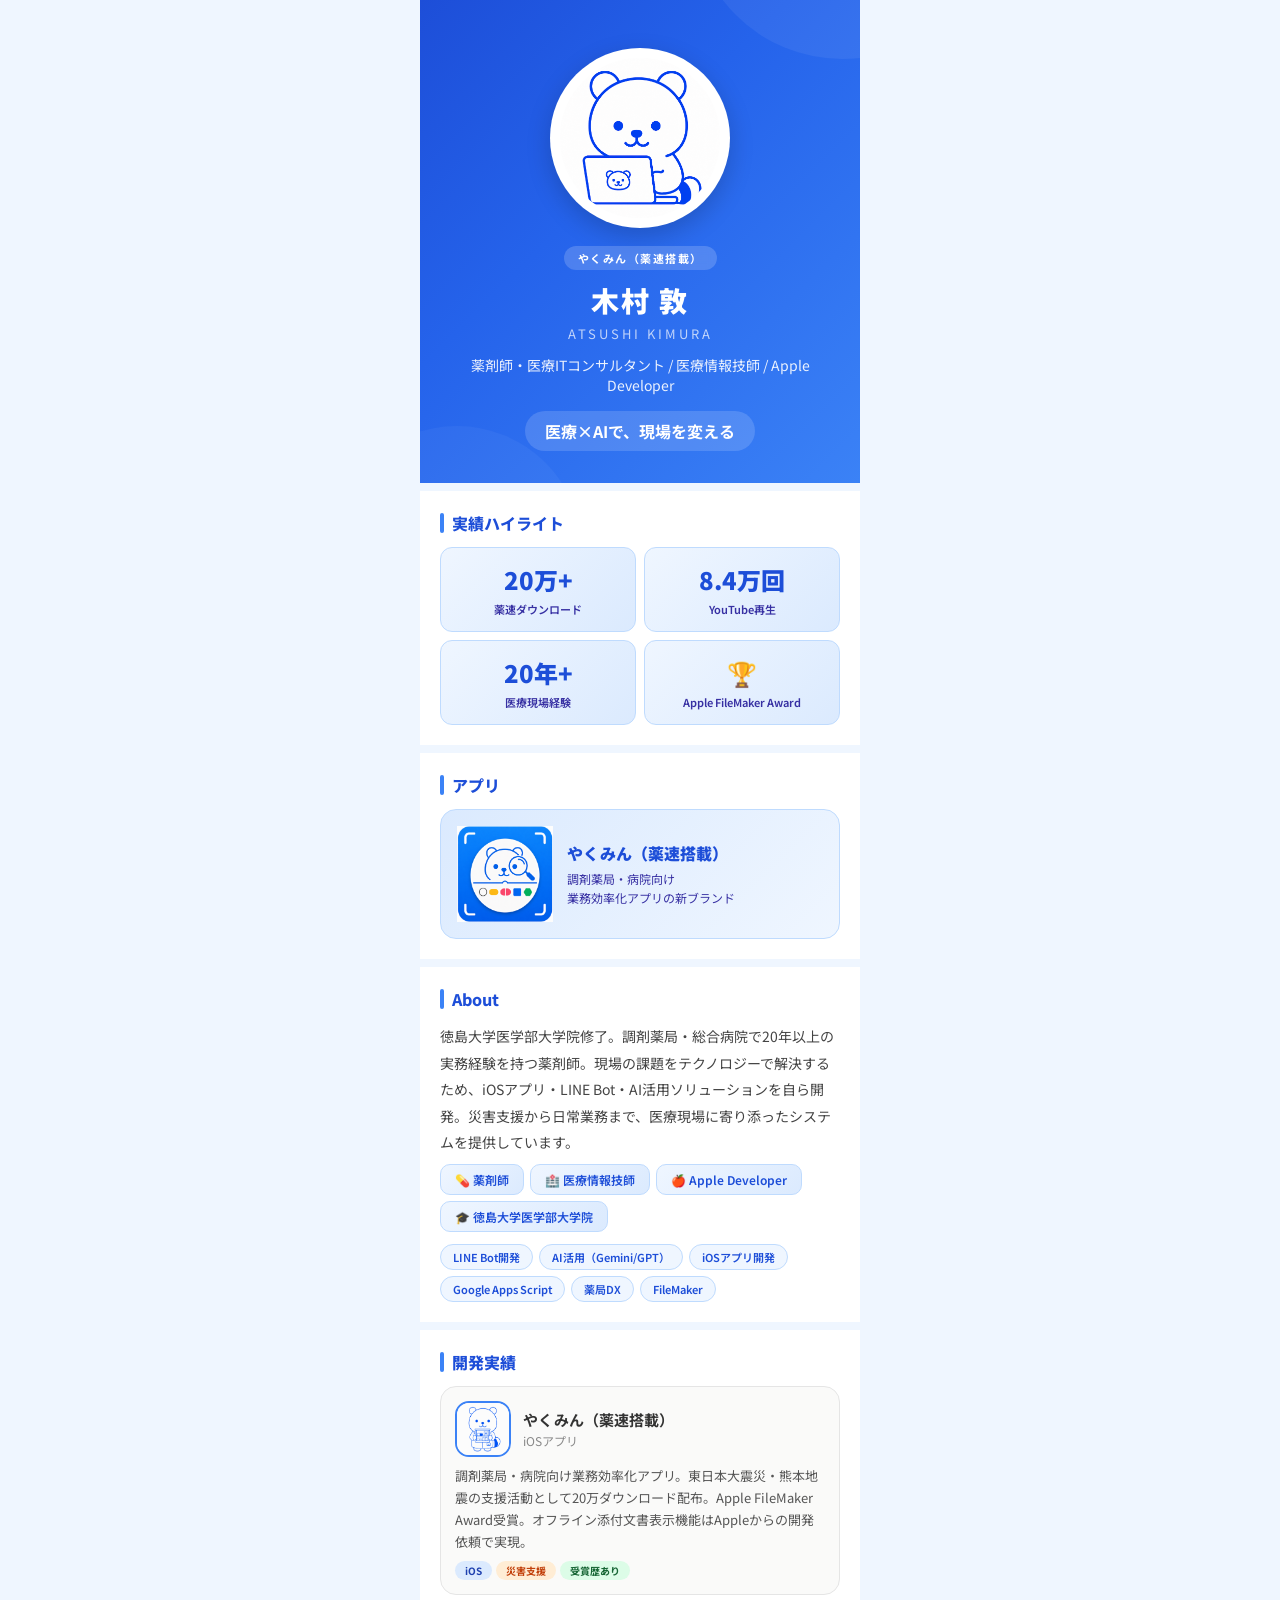
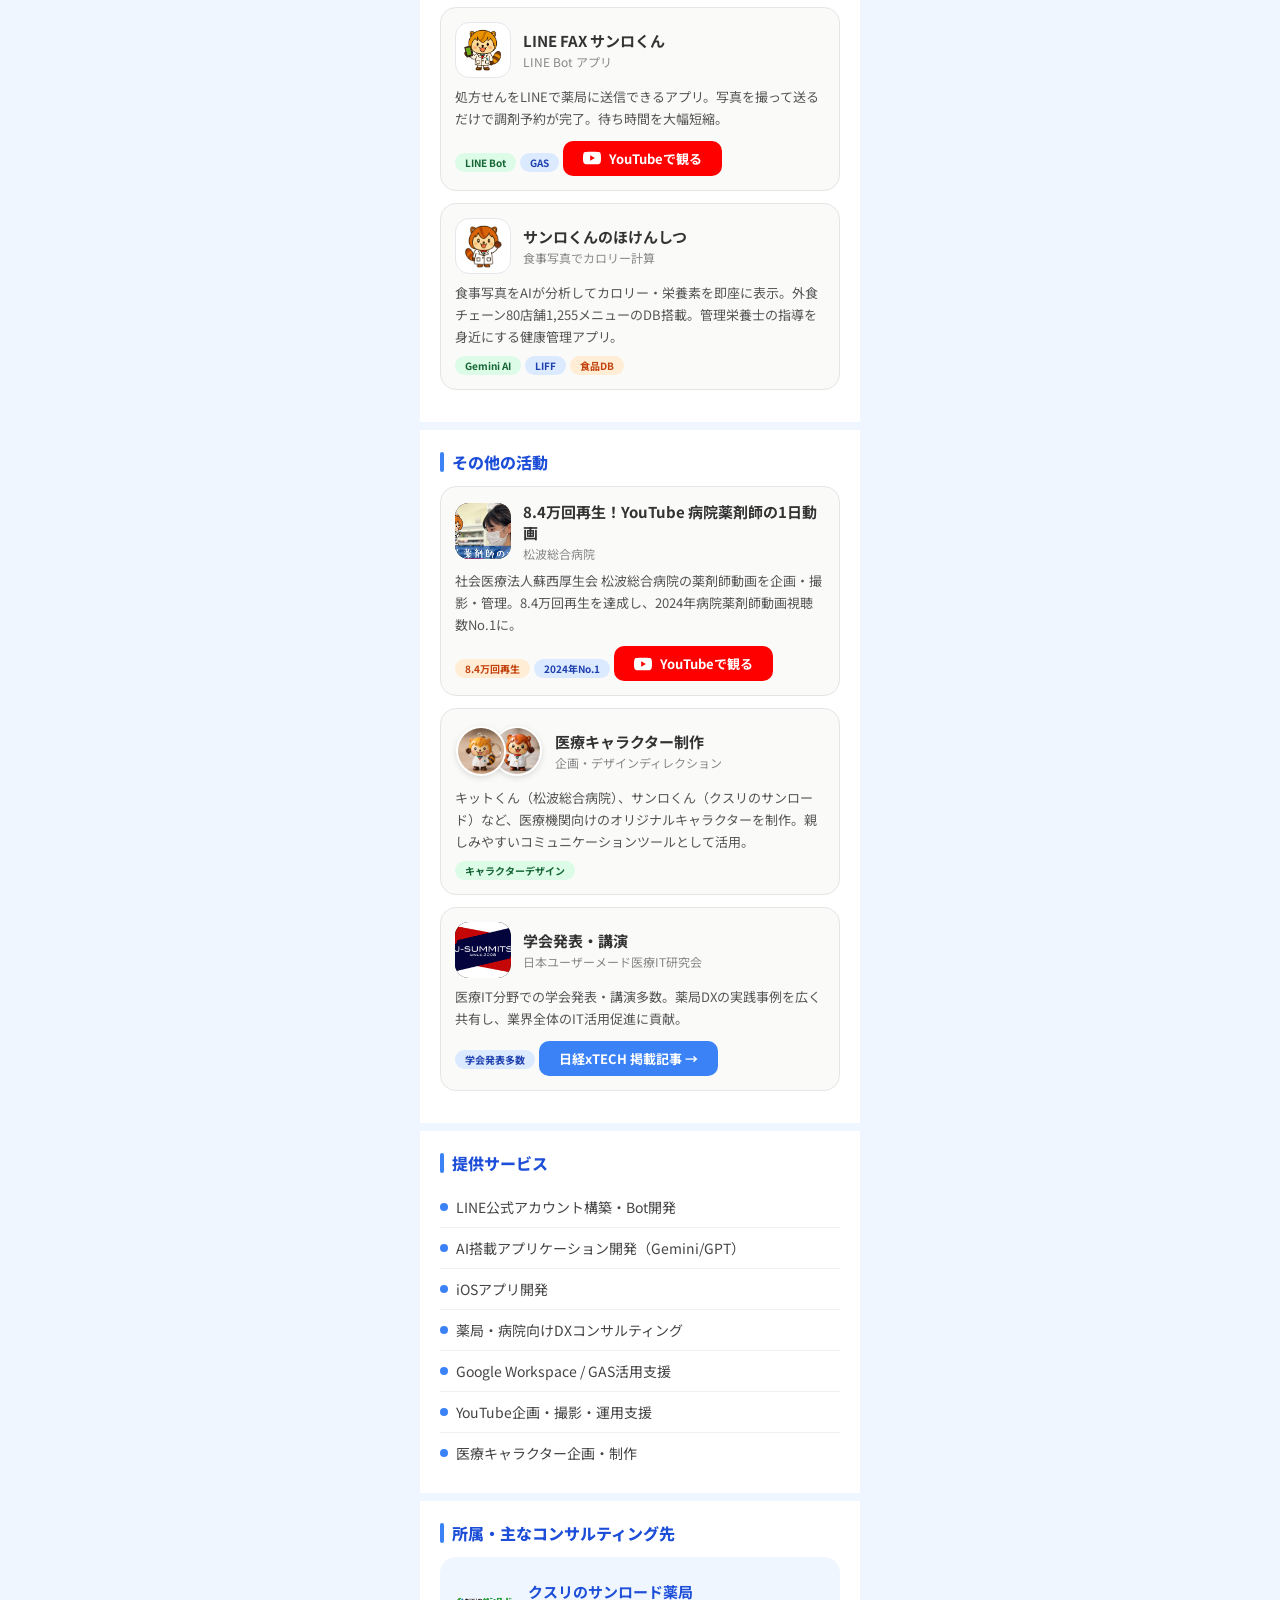
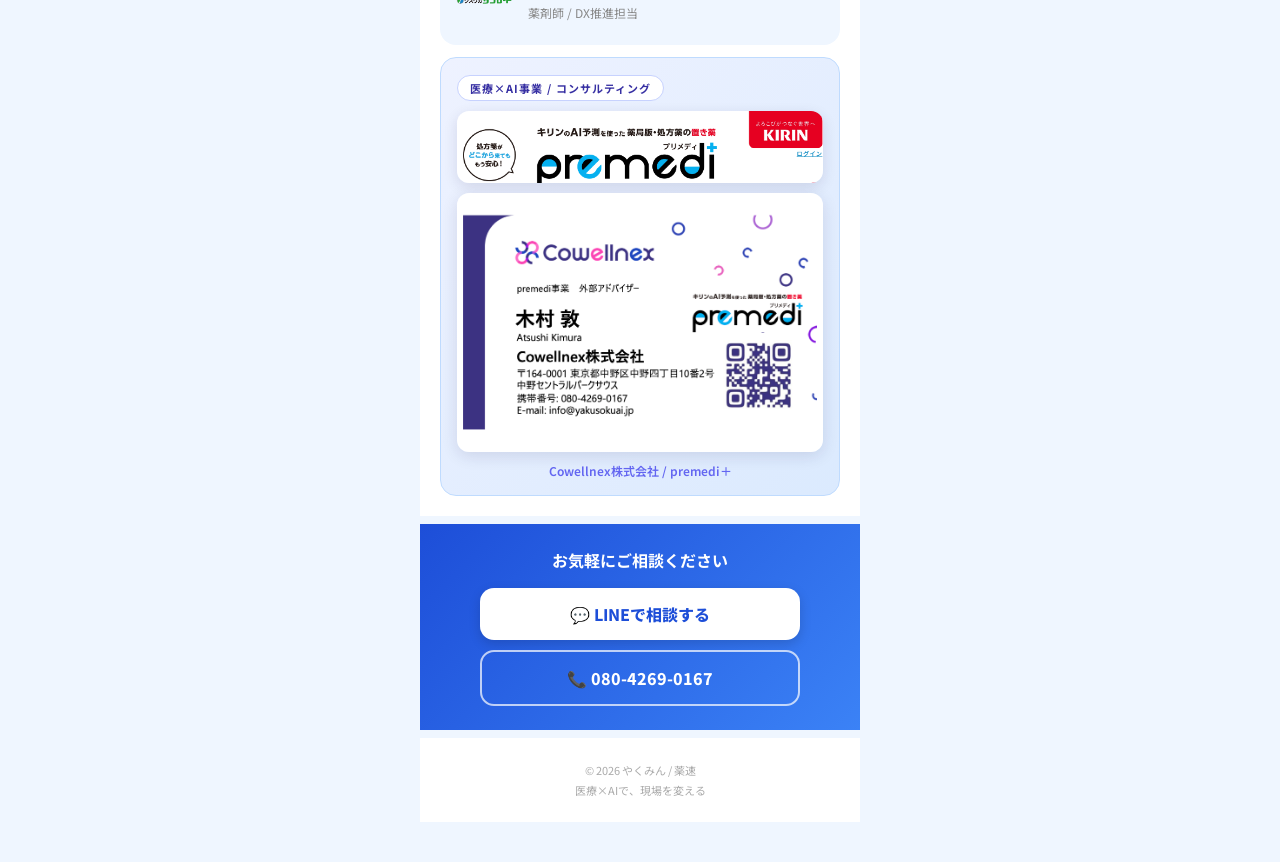
==== index.html @ ede883c8 "support ?p=xxx query for LIFF richmenu (path拡張代替)" ====
<!DOCTYPE html>
<html lang="ja">
<head>
<meta charset="UTF-8">
<meta name="viewport" content="width=device-width,initial-scale=1.0,maximum-scale=1.0">
<title>木村 敦 | やくみん（薬速搭載）– 医療ITコンサルタント</title>
<script>
// === LIFF経由アクセスの早期振り分け（サンロくんのほけんしつ用） ===
// 対応形式:
//   1. ?p=weight 形式 (推奨)
//   2. ?liff.state=/weight/ 形式 (LIFF v2 path拡張のフォールバック)
//   3. /#weight 形式 (hash フォールバック)
(function(){
  try {
    var allow = ['meal_input', 'settings', 'weight', 'records', 'blood_pressure'];
    var params = new URLSearchParams(window.location.search);
    var dst = null;

    // 1. ?p=xxx
    var p = params.get('p');
    if (p && allow.indexOf(p) >= 0) dst = '/' + p + '/';

    // 2. ?liff.state=/xxx/
    if (!dst) {
      var state = params.get('liff.state') || '';
      if (state) {
        if (state.charAt(0) !== '/') state = '/' + state;
        for (var i = 0; i < allow.length; i++) {
          if (state.indexOf('/' + allow[i]) === 0) { dst = state; break; }
        }
      }
    }

    // 3. #xxx
    if (!dst && window.location.hash) {
      var h = window.location.hash.replace('#', '');
      if (allow.indexOf(h) >= 0) dst = '/' + h + '/';
    }

    if (dst) {
      window.location.replace(dst);
    }
  } catch(e) {}
})();
</script>
<style>
@import url('https://fonts.googleapis.com/css2?family=Noto+Sans+JP:wght@300;400;500;700;900&family=Inter:wght@300;400;600;700&display=swap');
*{margin:0;padding:0;box-sizing:border-box;}
body{font-family:'Noto Sans JP','Inter',-apple-system,sans-serif;background:#eff6ff;min-height:100vh;}
.card-wrap{max-width:440px;margin:0 auto;padding:0 0 40px;}

/* ヘッダー */
.header{background:linear-gradient(135deg,#1d4ed8 0%,#2563eb 40%,#3b82f6 100%);padding:48px 24px 32px;text-align:center;position:relative;overflow:hidden;}
.header::before{content:'';position:absolute;top:-50%;right:-30%;width:300px;height:300px;background:rgba(255,255,255,.06);border-radius:50%;}
.header::after{content:'';position:absolute;bottom:-40%;left:-20%;width:250px;height:250px;background:rgba(255,255,255,.04);border-radius:50%;}
.avatar{width:140px;height:140px;border-radius:50%;border:4px solid rgba(255,255,255,.5);object-fit:contain;margin-bottom:16px;background:#fff;margin-left:auto;margin-right:auto;position:relative;z-index:1;box-shadow:0 8px 24px rgba(0,0,0,.18);padding:6px;display:block;}
@media(min-width:441px){.avatar{width:180px;height:180px;}}
.brand-badge{display:inline-block;font-size:11px;font-weight:700;color:#fff;letter-spacing:1.5px;background:rgba(255,255,255,.18);padding:4px 14px;border-radius:100px;margin-bottom:10px;position:relative;z-index:1;backdrop-filter:blur(4px);}
.name{font-size:28px;font-weight:900;color:#fff;letter-spacing:2px;position:relative;z-index:1;}
.name-en{font-size:13px;color:rgba(255,255,255,.7);font-weight:400;letter-spacing:3px;margin-top:4px;position:relative;z-index:1;}
.title{font-size:14px;color:rgba(255,255,255,.9);margin-top:12px;position:relative;z-index:1;}
.catchcopy{font-size:16px;font-weight:700;color:#fff;margin-top:16px;padding:8px 20px;background:rgba(255,255,255,.15);border-radius:100px;display:inline-block;position:relative;z-index:1;}

/* セクション */
.section{padding:20px;background:#fff;margin-top:8px;}
.section-title{font-size:16px;font-weight:800;color:#1d4ed8;margin-bottom:12px;display:flex;align-items:center;gap:8px;}
.section-title::before{content:'';width:4px;height:20px;background:#3b82f6;border-radius:2px;}

/* About */
.about-text{font-size:14px;line-height:1.9;color:#444;}

/* やくみんヒーロー */
.yakumin-hero{display:flex;align-items:center;gap:14px;padding:16px;background:linear-gradient(135deg,#dbeafe 0%,#eff6ff 100%);border-radius:16px;border:1px solid #bfdbfe;}
.yakumin-hero img{width:96px;height:96px;object-fit:contain;flex-shrink:0;}
.yakumin-hero-text{flex:1;}
.yakumin-hero-title{font-size:16px;font-weight:900;color:#1d4ed8;}
.yakumin-hero-sub{font-size:12px;color:#3730a3;margin-top:4px;line-height:1.6;}
.skill-tags{display:flex;flex-wrap:wrap;gap:6px;margin-top:12px;}
.skill-tag{padding:4px 12px;border-radius:100px;font-size:11px;font-weight:600;background:#eff6ff;color:#1d4ed8;border:1px solid #bfdbfe;}

/* 資格 */
.quals{display:flex;flex-wrap:wrap;gap:6px;margin-top:8px;}
.qual{padding:6px 14px;border-radius:10px;font-size:12px;font-weight:600;background:linear-gradient(135deg,#eff6ff,#dbeafe);color:#1d4ed8;border:1px solid #bfdbfe;}

/* 実績カード */
.work-card{background:#fafaf9;border-radius:16px;padding:14px;margin-bottom:12px;border:1px solid #e5e5e5;transition:transform .2s;}
.work-card:active{transform:scale(.98);}
.work-header{display:flex;align-items:center;gap:12px;}
.work-icon{width:56px;height:56px;border-radius:14px;display:flex;align-items:center;justify-content:center;font-size:28px;flex-shrink:0;}
.work-icon.yakumin{background:#fff;border:2px solid #3b82f6;overflow:hidden;padding:0;}
.work-icon.yakumin img{width:100%;height:100%;object-fit:contain;}
.work-icon.photo{background:#000;overflow:hidden;padding:0;}
.work-icon.photo img{width:100%;height:100%;object-fit:cover;border-radius:12px;}
.work-icon.photo.white-bg{background:#fff;border:1px solid #e5e7eb;}
.work-icon.photo.white-bg img{object-fit:contain;padding:4px;}
.work-icon.duo{width:88px;background:transparent;display:flex;align-items:center;justify-content:center;border-radius:0;flex-shrink:0;}
.work-icon.duo img{width:50px;height:50px;border-radius:50%;border:2px solid #fff;background:#fff;object-fit:cover;box-shadow:0 2px 6px rgba(0,0,0,.12);}
.work-icon.duo img:first-child{margin-right:-14px;z-index:1;}
.work-title{font-size:15px;font-weight:700;color:#333;}
.work-sub{font-size:12px;color:#888;margin-top:2px;}
.work-desc{font-size:13px;color:#555;margin-top:8px;line-height:1.7;}
.work-badge{display:inline-block;padding:2px 10px;border-radius:100px;font-size:10px;font-weight:700;margin-top:8px;}
.work-badge.blue{background:#dbeafe;color:#1e40af;}
.work-badge.green{background:#dcfce7;color:#166534;}
.work-badge.orange{background:#ffedd5;color:#c2410c;}
.work-link{display:inline-flex;align-items:center;gap:8px;margin-top:10px;padding:8px 20px;border-radius:10px;font-size:13px;font-weight:700;text-decoration:none;background:#3b82f6;color:#fff;transition:background .2s;}
.work-link:hover{background:#2563eb;}
.work-link.youtube{background:#FF0000;}
.work-link.youtube:hover{background:#cc0000;}
.work-link .yt-icon{width:18px;height:18px;flex-shrink:0;}

/* 実績ハイライト */
.highlight-grid{display:grid;grid-template-columns:1fr 1fr;gap:8px;}
.highlight-card{background:linear-gradient(135deg,#eff6ff 0%,#dbeafe 100%);border-radius:12px;padding:14px;text-align:center;border:1px solid #bfdbfe;}
.highlight-num{font-size:24px;font-weight:900;color:#1d4ed8;}
.highlight-label{font-size:11px;color:#3730a3;margin-top:4px;font-weight:600;}

/* サービス */
.service-list{list-style:none;}
.service-list li{padding:10px 0;border-bottom:1px solid #f0f0f0;font-size:14px;color:#444;display:flex;align-items:center;gap:8px;}
.service-list li:last-child{border:none;}
.service-list .dot{width:8px;height:8px;border-radius:50%;background:#3b82f6;flex-shrink:0;}

/* 店舗情報 */
.store-card{display:flex;align-items:center;gap:16px;padding:16px;background:#eff6ff;border-radius:16px;}
.store-info{flex:1;}
.store-name{font-size:15px;font-weight:700;color:#1d4ed8;}
.store-addr{font-size:12px;color:#888;margin-top:2px;}

/* premediカード */
.premedi-card{padding:16px;background:linear-gradient(135deg,#eef2ff 0%,#dbeafe 100%);border-radius:16px;margin-top:12px;border:1px solid #bfdbfe;}
.premedi-role{font-size:11px;font-weight:700;color:#3730a3;background:#fff;display:inline-block;padding:4px 12px;border-radius:100px;margin-bottom:10px;border:1px solid #c7d2fe;letter-spacing:1px;}
.premedi-banner-link{display:block;border-radius:12px;overflow:hidden;box-shadow:0 4px 14px rgba(30,27,75,.12);transition:transform .2s;}
.premedi-banner-link:active{transform:scale(.98);}
.premedi-banner{width:100%;display:block;background:#fff;}
.premedi-meishi{width:100%;border-radius:12px;margin-top:10px;box-shadow:0 4px 16px rgba(30,27,75,.12);display:block;}
.premedi-org{font-size:12px;color:#6366f1;margin-top:10px;font-weight:600;text-align:center;}

/* CTA */
.cta-section{padding:24px 20px;background:linear-gradient(135deg,#1d4ed8,#3b82f6);margin-top:8px;text-align:center;}
.cta-text{color:#fff;font-size:16px;font-weight:700;margin-bottom:16px;}
.cta-btn{display:block;max-width:320px;margin:0 auto;padding:14px 24px;background:#fff;color:#1d4ed8;font-size:16px;font-weight:800;border-radius:14px;text-decoration:none;transition:transform .2s;box-shadow:0 4px 12px rgba(0,0,0,.15);}
.cta-btn.outline{background:transparent;color:#fff;border:2px solid rgba(255,255,255,.7);box-shadow:none;margin-top:10px;}
.cta-btn:active{transform:scale(.97);}

/* フッター */
.footer{padding:24px;text-align:center;font-size:11px;color:#aaa;background:#fff;margin-top:8px;}
</style>
</head>
<body>
<div class="card-wrap">

<!-- ヘッダー -->
<div class="header">
<img src="yakumin_profile.png" alt="やくみん" class="avatar">
<div class="brand-badge">やくみん（薬速搭載）</div>
<div class="name">木村 敦</div>
<div class="name-en">ATSUSHI KIMURA</div>
<div class="title">薬剤師・医療ITコンサルタント / 医療情報技師 / Apple Developer</div>
<div class="catchcopy">医療×AIで、現場を変える</div>
</div>

<!-- 実績ハイライト -->
<div class="section">
<div class="section-title">実績ハイライト</div>
<div class="highlight-grid">
<div class="highlight-card">
<div class="highlight-num">20万+</div>
<div class="highlight-label">薬速ダウンロード</div>
</div>
<div class="highlight-card">
<div class="highlight-num">8.4万回</div>
<div class="highlight-label">YouTube再生</div>
</div>
<div class="highlight-card">
<div class="highlight-num">20年+</div>
<div class="highlight-label">医療現場経験</div>
</div>
<div class="highlight-card">
<div class="highlight-num">🏆</div>
<div class="highlight-label">Apple FileMaker Award</div>
</div>
</div>
</div>

<!-- アプリ -->
<div class="section">
<div class="section-title">アプリ</div>
<div class="yakumin-hero">
<img src="yakumin_icon.png" alt="やくみん">
<div class="yakumin-hero-text">
<div class="yakumin-hero-title">やくみん（薬速搭載）</div>
<div class="yakumin-hero-sub">調剤薬局・病院向け<br>業務効率化アプリの新ブランド</div>
</div>
</div>
</div>

<!-- About -->
<div class="section">
<div class="section-title">About</div>
<p class="about-text">
徳島大学医学部大学院修了。調剤薬局・総合病院で20年以上の実務経験を持つ薬剤師。現場の課題をテクノロジーで解決するため、iOSアプリ・LINE Bot・AI活用ソリューションを自ら開発。災害支援から日常業務まで、医療現場に寄り添ったシステムを提供しています。
</p>
<div class="quals">
<span class="qual">💊 薬剤師</span>
<span class="qual">🏥 医療情報技師</span>
<span class="qual">🍎 Apple Developer</span>
<span class="qual">🎓 徳島大学医学部大学院</span>
</div>
<div class="skill-tags">
<span class="skill-tag">LINE Bot開発</span>
<span class="skill-tag">AI活用（Gemini/GPT）</span>
<span class="skill-tag">iOSアプリ開発</span>
<span class="skill-tag">Google Apps Script</span>
<span class="skill-tag">薬局DX</span>
<span class="skill-tag">FileMaker</span>
</div>
</div>

<!-- 開発実績 -->
<div class="section">
<div class="section-title">開発実績</div>

<div class="work-card">
<div class="work-header">
<div class="work-icon yakumin"><img src="yakumin_character.png" alt="やくみん"></div>
<div>
<div class="work-title">やくみん（薬速搭載）</div>
<div class="work-sub">iOSアプリ</div>
</div>
</div>
<div class="work-desc">
調剤薬局・病院向け業務効率化アプリ。東日本大震災・熊本地震の支援活動として20万ダウンロード配布。Apple FileMaker Award受賞。オフライン添付文書表示機能はAppleからの開発依頼で実現。
</div>
<span class="work-badge blue">iOS</span>
<span class="work-badge orange">災害支援</span>
<span class="work-badge green">受賞歴あり</span>
</div>

<div class="work-card">
<div class="work-header">
<div class="work-icon photo white-bg"><img src="sanro_hokenshitsu.PNG" alt="LINE FAX サンロくん"></div>
<div>
<div class="work-title">LINE FAX サンロくん</div>
<div class="work-sub">LINE Bot アプリ</div>
</div>
</div>
<div class="work-desc">
処方せんをLINEで薬局に送信できるアプリ。写真を撮って送るだけで調剤予約が完了。待ち時間を大幅短縮。
</div>
<span class="work-badge green">LINE Bot</span>
<span class="work-badge blue">GAS</span>
<a href="https://youtube.com/shorts/HbpMHeWKN3U?feature=share" class="work-link youtube" target="_blank" rel="noopener" aria-label="YouTubeで観る">
<svg class="yt-icon" viewBox="0 0 24 24" xmlns="http://www.w3.org/2000/svg" aria-hidden="true"><path fill="#fff" d="M23.498 6.186a3.016 3.016 0 0 0-2.122-2.136C19.505 3.545 12 3.545 12 3.545s-7.505 0-9.377.505A3.017 3.017 0 0 0 .502 6.186C0 8.07 0 12 0 12s0 3.93.502 5.814a3.016 3.016 0 0 0 2.122 2.136c1.872.505 9.377.505 9.377.505s7.505 0 9.377-.505a3.015 3.015 0 0 0 2.122-2.136C24 15.93 24 12 24 12s0-3.93-.502-5.814zM9.546 15.568V8.432L15.818 12l-6.272 3.568z"/></svg>
YouTubeで観る
</a>
</div>

<div class="work-card">
<div class="work-header">
<div class="work-icon photo white-bg"><img src="LINE_FAX.PNG" alt="サンロくんのほけんしつ"></div>
<div>
<div class="work-title">サンロくんのほけんしつ</div>
<div class="work-sub">食事写真でカロリー計算</div>
</div>
</div>
<div class="work-desc">
食事写真をAIが分析してカロリー・栄養素を即座に表示。外食チェーン80店舗1,255メニューのDB搭載。管理栄養士の指導を身近にする健康管理アプリ。
</div>
<span class="work-badge green">Gemini AI</span>
<span class="work-badge blue">LIFF</span>
<span class="work-badge orange">食品DB</span>
</div>
</div>

<!-- その他の実績 -->
<div class="section">
<div class="section-title">その他の活動</div>

<div class="work-card">
<div class="work-header">
<div class="work-icon photo"><img src="youtube.png" alt="YouTube病院薬剤師の1日"></div>
<div>
<div class="work-title">8.4万回再生！YouTube 病院薬剤師の1日動画</div>
<div class="work-sub">松波総合病院</div>
</div>
</div>
<div class="work-desc">
社会医療法人蘇西厚生会 松波総合病院の薬剤師動画を企画・撮影・管理。8.4万回再生を達成し、2024年病院薬剤師動画視聴数No.1に。
</div>
<span class="work-badge orange">8.4万回再生</span>
<span class="work-badge blue">2024年No.1</span>
<a href="https://youtu.be/XpAa06YvEeQ?si=BMmukdYpgxMK5yD4" class="work-link youtube" target="_blank" rel="noopener" aria-label="YouTubeで観る">
<svg class="yt-icon" viewBox="0 0 24 24" xmlns="http://www.w3.org/2000/svg" aria-hidden="true"><path fill="#fff" d="M23.498 6.186a3.016 3.016 0 0 0-2.122-2.136C19.505 3.545 12 3.545 12 3.545s-7.505 0-9.377.505A3.017 3.017 0 0 0 .502 6.186C0 8.07 0 12 0 12s0 3.93.502 5.814a3.016 3.016 0 0 0 2.122 2.136c1.872.505 9.377.505 9.377.505s7.505 0 9.377-.505a3.015 3.015 0 0 0 2.122-2.136C24 15.93 24 12 24 12s0-3.93-.502-5.814zM9.546 15.568V8.432L15.818 12l-6.272 3.568z"/></svg>
YouTubeで観る
</a>
</div>

<div class="work-card">
<div class="work-header">
<div class="work-icon duo">
<img src="sanro_kun.png" alt="サンロくん">
<img src="road_tyan.png" alt="ロードちゃん">
</div>
<div>
<div class="work-title">医療キャラクター制作</div>
<div class="work-sub">企画・デザインディレクション</div>
</div>
</div>
<div class="work-desc">
キットくん（松波総合病院）、サンロくん（クスリのサンロード）など、医療機関向けのオリジナルキャラクターを制作。親しみやすいコミュニケーションツールとして活用。
</div>
<span class="work-badge green">キャラクターデザイン</span>
</div>

<div class="work-card">
<div class="work-header">
<div class="work-icon photo"><img src="js.png" alt="学会発表・講演"></div>
<div>
<div class="work-title">学会発表・講演</div>
<div class="work-sub">日本ユーザーメード医療IT研究会</div>
</div>
</div>
<div class="work-desc">
医療IT分野での学会発表・講演多数。薬局DXの実践事例を広く共有し、業界全体のIT活用促進に貢献。
</div>
<span class="work-badge blue">学会発表多数</span>
<a href="https://xtech.nikkei.com/dm/article/FEATURE/20140129/330644/?P=2" class="work-link" target="_blank" rel="noopener">日経xTECH 掲載記事 →</a>
</div>
</div>

<!-- 提供サービス -->
<div class="section">
<div class="section-title">提供サービス</div>
<ul class="service-list">
<li><span class="dot"></span>LINE公式アカウント構築・Bot開発</li>
<li><span class="dot"></span>AI搭載アプリケーション開発（Gemini/GPT）</li>
<li><span class="dot"></span>iOSアプリ開発</li>
<li><span class="dot"></span>薬局・病院向けDXコンサルティング</li>
<li><span class="dot"></span>Google Workspace / GAS活用支援</li>
<li><span class="dot"></span>YouTube企画・撮影・運用支援</li>
<li><span class="dot"></span>医療キャラクター企画・制作</li>
</ul>
</div>

<!-- 所属・コンサルティング先 -->
<div class="section">
<div class="section-title">所属・主なコンサルティング先</div>
<div class="store-card">
<img src="kusurinosunroad.png" alt="クスリのサンロード" style="width:56px;height:56px;object-fit:contain;border-radius:10px;flex-shrink:0;">
<div class="store-info">
<div class="store-name">クスリのサンロード薬局</div>
<div class="store-addr">薬剤師 / DX推進担当</div>
</div>
</div>
<div class="premedi-card">
<span class="premedi-role">医療×AI事業 / コンサルティング</span>
<a href="https://premedi.kirin.co.jp/" class="premedi-banner-link" target="_blank" rel="noopener">
<img src="premedi_banner.png" alt="premedi - キリンのAI予測を使った薬局版・処方薬の置き薬" class="premedi-banner">
</a>
<img src="meishi.png" alt="木村 敦 名刺" class="premedi-meishi">
<div class="premedi-org">Cowellnex株式会社 / premedi＋</div>
</div>
</div>

<!-- CTA -->
<div class="cta-section">
<div class="cta-text">お気軽にご相談ください</div>
<a href="https://line.me/ti/p/7B2V3RAdb3" class="cta-btn" target="_blank" rel="noopener">💬 LINEで相談する</a>
<a href="tel:08042690167" class="cta-btn outline" aria-label="電話をかける 080-4269-0167">📞 080-4269-0167</a>
</div>

<!-- フッター -->
<div class="footer">
<p>© 2026 やくみん / 薬速</p>
<p style="margin-top:4px;">医療×AIで、現場を変える</p>
</div>

</div>
</body>
</html>
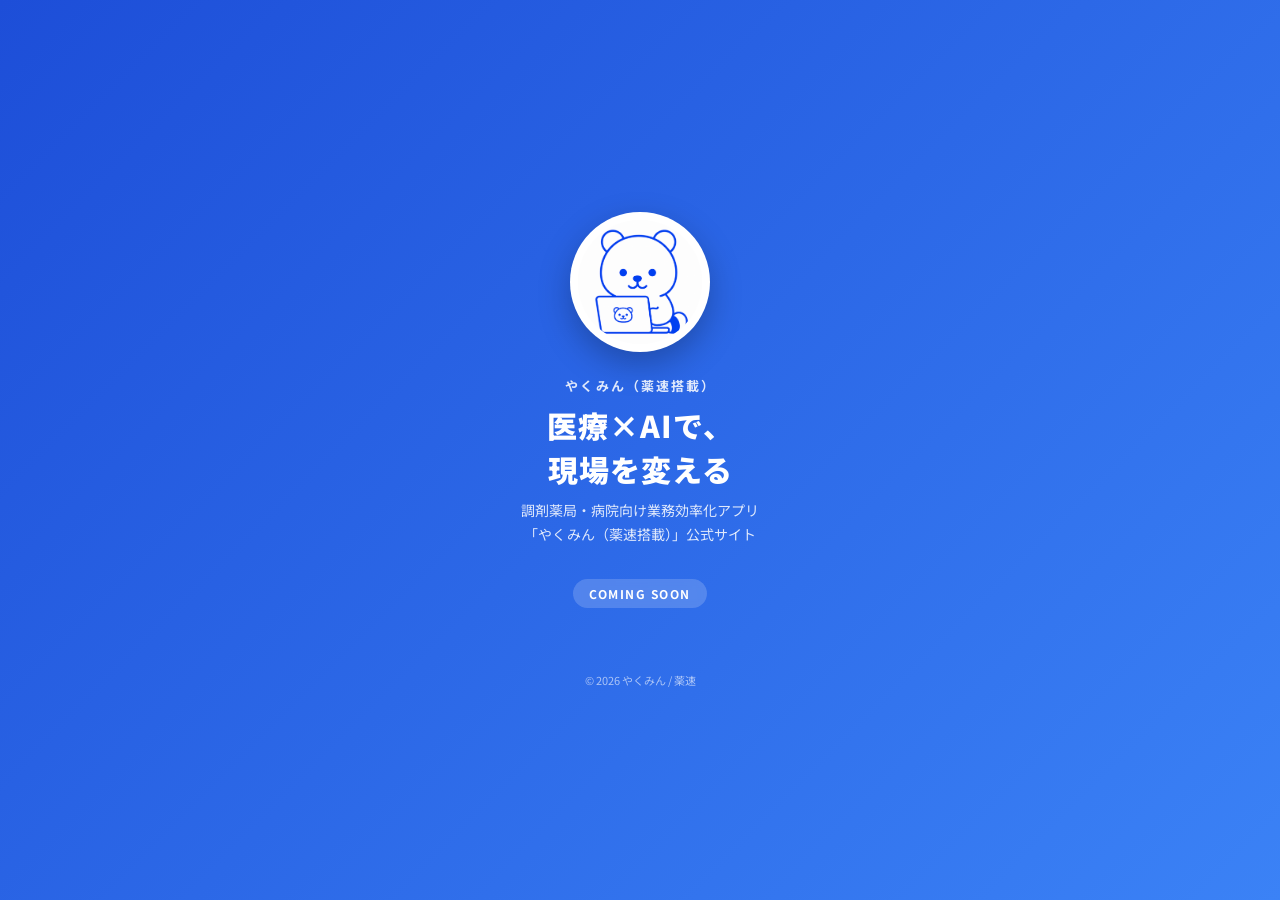
==== commit a37f63f7: "feat: デジタル名刺を推測不可能URL (/tq7lhu4e/) に移動 - /index.html (ルート): 名刺コンテンツを撤去し「やくみん公式準備中」案内ページに差し替え。LIFF re" ====
--- a/index.html
+++ b/index.html
@@ -3,24 +3,28 @@
 <head>
 <meta charset="UTF-8">
 <meta name="viewport" content="width=device-width,initial-scale=1.0,maximum-scale=1.0">
-<title>木村 敦 | やくみん（薬速搭載）– 医療ITコンサルタント</title>
+<title>やくみん（薬速搭載）公式 | 医療×AIで、現場を変える</title>
 <script>
 // === LIFF経由アクセスの早期振り分け（サンロくんのほけんしつ用） ===
-// 対応形式:
-//   1. ?p=weight 形式 (推奨)
-//   2. ?liff.state=/weight/ 形式 (LIFF v2 path拡張のフォールバック)
-//   3. /#weight 形式 (hash フォールバック)
+// 対応形式: #xxx (推奨)、?p=xxx、?liff.state=/xxx/
+// ★ループ防止: sessionStorage で「一度redirectした先」には再度飛ばさない
 (function(){
   try {
     var allow = ['meal_input', 'settings', 'weight', 'records', 'blood_pressure'];
     var params = new URLSearchParams(window.location.search);
     var dst = null;
 
-    // 1. ?p=xxx
-    var p = params.get('p');
-    if (p && allow.indexOf(p) >= 0) dst = '/' + p + '/';
-
-    // 2. ?liff.state=/xxx/
+    // 1. #xxx (hash)
+    if (window.location.hash) {
+      var h = window.location.hash.replace('#', '').replace(/\/$/, '');
+      if (allow.indexOf(h) >= 0) dst = '/' + h + '/';
+    }
+    // 2. ?p=xxx
+    if (!dst) {
+      var p = params.get('p');
+      if (p && allow.indexOf(p) >= 0) dst = '/' + p + '/';
+    }
+    // 3. ?liff.state=/xxx/
     if (!dst) {
       var state = params.get('liff.state') || '';
       if (state) {
@@ -31,351 +35,71 @@
       }
     }
 
-    // 3. #xxx
-    if (!dst && window.location.hash) {
-      var h = window.location.hash.replace('#', '');
-      if (allow.indexOf(h) >= 0) dst = '/' + h + '/';
+    if (dst) {
+      // ★ループ防止: 直近に同じ場所に redirect した場合はスキップ
+      var REDIR_KEY = 'sanro_redirected_at';
+      var now = Date.now();
+      var prevRaw = null;
+      try { prevRaw = sessionStorage.getItem(REDIR_KEY); } catch(e){}
+      var prev = null;
+      try { prev = prevRaw ? JSON.parse(prevRaw) : null; } catch(e){}
+      // 同じ場所に直近 5秒以内に redirect していたら無視（ループ防止）
+      if (prev && prev.dst === dst && (now - prev.t) < 5000) {
+        // ループ検知 → 何もしない（案内ページを表示）
+        window.__SANRO_LOOP_DETECTED__ = 'loop_prevented: ' + dst;
+        return;
+      }
+      try { sessionStorage.setItem(REDIR_KEY, JSON.stringify({ dst: dst, t: now })); } catch(e){}
+      window.location.replace(dst);
+      return;
     }
-
-    if (dst) {
-      window.location.replace(dst);
+    // 振分しなかった場合、デバッグ用に URL を表示するためフラグを残す
+    window.__SANRO_DEBUG_URL__ = window.location.href;
+  } catch(e) { window.__SANRO_DEBUG_ERR__ = String(e); }
+})();
+</script>
+<script>
+// LINE 内ブラウザ判定 + デバッグ表示
+window.addEventListener('DOMContentLoaded', function() {
+  try {
+    var ua = navigator.userAgent || '';
+    var isLine = ua.indexOf('Line/') >= 0 || ua.indexOf('LIFF') >= 0;
+    if (isLine && window.__SANRO_DEBUG_URL__) {
+      // LINE内アクセスで振分しなかった = 何かおかしい → デバッグ表示
+      var box = document.createElement('div');
+      box.style.cssText = 'position:fixed;top:0;left:0;right:0;background:#fef3c7;color:#78350f;padding:12px;font-size:11px;border-bottom:2px solid #f59e0b;z-index:99999;font-family:monospace;word-break:break-all;line-height:1.5';
+      box.innerHTML = '<b>🐻 サンロくんデバッグ</b><br>' +
+        '<b>URL:</b> ' + window.__SANRO_DEBUG_URL__ + '<br>' +
+        '<b>hash:</b> ' + (window.location.hash || '(なし)') + '<br>' +
+        '<b>search:</b> ' + (window.location.search || '(なし)') + '<br>' +
+        '<b>UA:</b> ' + ua.substring(0, 100) + '<br>' +
+        '<button onclick="this.parentNode.style.display=\'none\'" style="margin-top:6px;padding:4px 8px">閉じる</button>';
+      document.body.insertBefore(box, document.body.firstChild);
     }
   } catch(e) {}
-})();
+});
 </script>
 <style>
-@import url('https://fonts.googleapis.com/css2?family=Noto+Sans+JP:wght@300;400;500;700;900&family=Inter:wght@300;400;600;700&display=swap');
+@import url('https://fonts.googleapis.com/css2?family=Noto+Sans+JP:wght@300;400;700;900&display=swap');
 *{margin:0;padding:0;box-sizing:border-box;}
-body{font-family:'Noto Sans JP','Inter',-apple-system,sans-serif;background:#eff6ff;min-height:100vh;}
-.card-wrap{max-width:440px;margin:0 auto;padding:0 0 40px;}
-
-/* ヘッダー */
-.header{background:linear-gradient(135deg,#1d4ed8 0%,#2563eb 40%,#3b82f6 100%);padding:48px 24px 32px;text-align:center;position:relative;overflow:hidden;}
-.header::before{content:'';position:absolute;top:-50%;right:-30%;width:300px;height:300px;background:rgba(255,255,255,.06);border-radius:50%;}
-.header::after{content:'';position:absolute;bottom:-40%;left:-20%;width:250px;height:250px;background:rgba(255,255,255,.04);border-radius:50%;}
-.avatar{width:140px;height:140px;border-radius:50%;border:4px solid rgba(255,255,255,.5);object-fit:contain;margin-bottom:16px;background:#fff;margin-left:auto;margin-right:auto;position:relative;z-index:1;box-shadow:0 8px 24px rgba(0,0,0,.18);padding:6px;display:block;}
-@media(min-width:441px){.avatar{width:180px;height:180px;}}
-.brand-badge{display:inline-block;font-size:11px;font-weight:700;color:#fff;letter-spacing:1.5px;background:rgba(255,255,255,.18);padding:4px 14px;border-radius:100px;margin-bottom:10px;position:relative;z-index:1;backdrop-filter:blur(4px);}
-.name{font-size:28px;font-weight:900;color:#fff;letter-spacing:2px;position:relative;z-index:1;}
-.name-en{font-size:13px;color:rgba(255,255,255,.7);font-weight:400;letter-spacing:3px;margin-top:4px;position:relative;z-index:1;}
-.title{font-size:14px;color:rgba(255,255,255,.9);margin-top:12px;position:relative;z-index:1;}
-.catchcopy{font-size:16px;font-weight:700;color:#fff;margin-top:16px;padding:8px 20px;background:rgba(255,255,255,.15);border-radius:100px;display:inline-block;position:relative;z-index:1;}
-
-/* セクション */
-.section{padding:20px;background:#fff;margin-top:8px;}
-.section-title{font-size:16px;font-weight:800;color:#1d4ed8;margin-bottom:12px;display:flex;align-items:center;gap:8px;}
-.section-title::before{content:'';width:4px;height:20px;background:#3b82f6;border-radius:2px;}
-
-/* About */
-.about-text{font-size:14px;line-height:1.9;color:#444;}
-
-/* やくみんヒーロー */
-.yakumin-hero{display:flex;align-items:center;gap:14px;padding:16px;background:linear-gradient(135deg,#dbeafe 0%,#eff6ff 100%);border-radius:16px;border:1px solid #bfdbfe;}
-.yakumin-hero img{width:96px;height:96px;object-fit:contain;flex-shrink:0;}
-.yakumin-hero-text{flex:1;}
-.yakumin-hero-title{font-size:16px;font-weight:900;color:#1d4ed8;}
-.yakumin-hero-sub{font-size:12px;color:#3730a3;margin-top:4px;line-height:1.6;}
-.skill-tags{display:flex;flex-wrap:wrap;gap:6px;margin-top:12px;}
-.skill-tag{padding:4px 12px;border-radius:100px;font-size:11px;font-weight:600;background:#eff6ff;color:#1d4ed8;border:1px solid #bfdbfe;}
-
-/* 資格 */
-.quals{display:flex;flex-wrap:wrap;gap:6px;margin-top:8px;}
-.qual{padding:6px 14px;border-radius:10px;font-size:12px;font-weight:600;background:linear-gradient(135deg,#eff6ff,#dbeafe);color:#1d4ed8;border:1px solid #bfdbfe;}
-
-/* 実績カード */
-.work-card{background:#fafaf9;border-radius:16px;padding:14px;margin-bottom:12px;border:1px solid #e5e5e5;transition:transform .2s;}
-.work-card:active{transform:scale(.98);}
-.work-header{display:flex;align-items:center;gap:12px;}
-.work-icon{width:56px;height:56px;border-radius:14px;display:flex;align-items:center;justify-content:center;font-size:28px;flex-shrink:0;}
-.work-icon.yakumin{background:#fff;border:2px solid #3b82f6;overflow:hidden;padding:0;}
-.work-icon.yakumin img{width:100%;height:100%;object-fit:contain;}
-.work-icon.photo{background:#000;overflow:hidden;padding:0;}
-.work-icon.photo img{width:100%;height:100%;object-fit:cover;border-radius:12px;}
-.work-icon.photo.white-bg{background:#fff;border:1px solid #e5e7eb;}
-.work-icon.photo.white-bg img{object-fit:contain;padding:4px;}
-.work-icon.duo{width:88px;background:transparent;display:flex;align-items:center;justify-content:center;border-radius:0;flex-shrink:0;}
-.work-icon.duo img{width:50px;height:50px;border-radius:50%;border:2px solid #fff;background:#fff;object-fit:cover;box-shadow:0 2px 6px rgba(0,0,0,.12);}
-.work-icon.duo img:first-child{margin-right:-14px;z-index:1;}
-.work-title{font-size:15px;font-weight:700;color:#333;}
-.work-sub{font-size:12px;color:#888;margin-top:2px;}
-.work-desc{font-size:13px;color:#555;margin-top:8px;line-height:1.7;}
-.work-badge{display:inline-block;padding:2px 10px;border-radius:100px;font-size:10px;font-weight:700;margin-top:8px;}
-.work-badge.blue{background:#dbeafe;color:#1e40af;}
-.work-badge.green{background:#dcfce7;color:#166534;}
-.work-badge.orange{background:#ffedd5;color:#c2410c;}
-.work-link{display:inline-flex;align-items:center;gap:8px;margin-top:10px;padding:8px 20px;border-radius:10px;font-size:13px;font-weight:700;text-decoration:none;background:#3b82f6;color:#fff;transition:background .2s;}
-.work-link:hover{background:#2563eb;}
-.work-link.youtube{background:#FF0000;}
-.work-link.youtube:hover{background:#cc0000;}
-.work-link .yt-icon{width:18px;height:18px;flex-shrink:0;}
-
-/* 実績ハイライト */
-.highlight-grid{display:grid;grid-template-columns:1fr 1fr;gap:8px;}
-.highlight-card{background:linear-gradient(135deg,#eff6ff 0%,#dbeafe 100%);border-radius:12px;padding:14px;text-align:center;border:1px solid #bfdbfe;}
-.highlight-num{font-size:24px;font-weight:900;color:#1d4ed8;}
-.highlight-label{font-size:11px;color:#3730a3;margin-top:4px;font-weight:600;}
-
-/* サービス */
-.service-list{list-style:none;}
-.service-list li{padding:10px 0;border-bottom:1px solid #f0f0f0;font-size:14px;color:#444;display:flex;align-items:center;gap:8px;}
-.service-list li:last-child{border:none;}
-.service-list .dot{width:8px;height:8px;border-radius:50%;background:#3b82f6;flex-shrink:0;}
-
-/* 店舗情報 */
-.store-card{display:flex;align-items:center;gap:16px;padding:16px;background:#eff6ff;border-radius:16px;}
-.store-info{flex:1;}
-.store-name{font-size:15px;font-weight:700;color:#1d4ed8;}
-.store-addr{font-size:12px;color:#888;margin-top:2px;}
-
-/* premediカード */
-.premedi-card{padding:16px;background:linear-gradient(135deg,#eef2ff 0%,#dbeafe 100%);border-radius:16px;margin-top:12px;border:1px solid #bfdbfe;}
-.premedi-role{font-size:11px;font-weight:700;color:#3730a3;background:#fff;display:inline-block;padding:4px 12px;border-radius:100px;margin-bottom:10px;border:1px solid #c7d2fe;letter-spacing:1px;}
-.premedi-banner-link{display:block;border-radius:12px;overflow:hidden;box-shadow:0 4px 14px rgba(30,27,75,.12);transition:transform .2s;}
-.premedi-banner-link:active{transform:scale(.98);}
-.premedi-banner{width:100%;display:block;background:#fff;}
-.premedi-meishi{width:100%;border-radius:12px;margin-top:10px;box-shadow:0 4px 16px rgba(30,27,75,.12);display:block;}
-.premedi-org{font-size:12px;color:#6366f1;margin-top:10px;font-weight:600;text-align:center;}
-
-/* CTA */
-.cta-section{padding:24px 20px;background:linear-gradient(135deg,#1d4ed8,#3b82f6);margin-top:8px;text-align:center;}
-.cta-text{color:#fff;font-size:16px;font-weight:700;margin-bottom:16px;}
-.cta-btn{display:block;max-width:320px;margin:0 auto;padding:14px 24px;background:#fff;color:#1d4ed8;font-size:16px;font-weight:800;border-radius:14px;text-decoration:none;transition:transform .2s;box-shadow:0 4px 12px rgba(0,0,0,.15);}
-.cta-btn.outline{background:transparent;color:#fff;border:2px solid rgba(255,255,255,.7);box-shadow:none;margin-top:10px;}
-.cta-btn:active{transform:scale(.97);}
-
-/* フッター */
-.footer{padding:24px;text-align:center;font-size:11px;color:#aaa;background:#fff;margin-top:8px;}
+body{font-family:'Noto Sans JP',-apple-system,sans-serif;background:linear-gradient(135deg,#1d4ed8 0%,#3b82f6 100%);min-height:100vh;display:flex;align-items:center;justify-content:center;padding:24px;color:#fff;}
+.wrap{max-width:480px;text-align:center;}
+.logo{width:140px;height:140px;border-radius:50%;background:#fff;padding:8px;margin:0 auto 24px;box-shadow:0 12px 32px rgba(0,0,0,.25);display:block;}
+.brand{font-size:13px;letter-spacing:2px;color:rgba(255,255,255,.85);font-weight:700;margin-bottom:8px;}
+h1{font-size:30px;font-weight:900;letter-spacing:1px;margin-bottom:8px;}
+.tagline{font-size:14px;color:rgba(255,255,255,.85);line-height:1.7;margin-bottom:32px;}
+.coming{display:inline-block;font-size:12px;font-weight:700;letter-spacing:1.5px;background:rgba(255,255,255,.18);padding:6px 16px;border-radius:100px;backdrop-filter:blur(4px);margin-bottom:24px;}
+.footer{margin-top:40px;font-size:11px;color:rgba(255,255,255,.6);}
 </style>
 </head>
 <body>
-<div class="card-wrap">
-
-<!-- ヘッダー -->
-<div class="header">
-<img src="yakumin_profile.png" alt="やくみん" class="avatar">
-<div class="brand-badge">やくみん（薬速搭載）</div>
-<div class="name">木村 敦</div>
-<div class="name-en">ATSUSHI KIMURA</div>
-<div class="title">薬剤師・医療ITコンサルタント / 医療情報技師 / Apple Developer</div>
-<div class="catchcopy">医療×AIで、現場を変える</div>
-</div>
-
-<!-- 実績ハイライト -->
-<div class="section">
-<div class="section-title">実績ハイライト</div>
-<div class="highlight-grid">
-<div class="highlight-card">
-<div class="highlight-num">20万+</div>
-<div class="highlight-label">薬速ダウンロード</div>
-</div>
-<div class="highlight-card">
-<div class="highlight-num">8.4万回</div>
-<div class="highlight-label">YouTube再生</div>
-</div>
-<div class="highlight-card">
-<div class="highlight-num">20年+</div>
-<div class="highlight-label">医療現場経験</div>
-</div>
-<div class="highlight-card">
-<div class="highlight-num">🏆</div>
-<div class="highlight-label">Apple FileMaker Award</div>
-</div>
-</div>
-</div>
-
-<!-- アプリ -->
-<div class="section">
-<div class="section-title">アプリ</div>
-<div class="yakumin-hero">
-<img src="yakumin_icon.png" alt="やくみん">
-<div class="yakumin-hero-text">
-<div class="yakumin-hero-title">やくみん（薬速搭載）</div>
-<div class="yakumin-hero-sub">調剤薬局・病院向け<br>業務効率化アプリの新ブランド</div>
-</div>
-</div>
-</div>
-
-<!-- About -->
-<div class="section">
-<div class="section-title">About</div>
-<p class="about-text">
-徳島大学医学部大学院修了。調剤薬局・総合病院で20年以上の実務経験を持つ薬剤師。現場の課題をテクノロジーで解決するため、iOSアプリ・LINE Bot・AI活用ソリューションを自ら開発。災害支援から日常業務まで、医療現場に寄り添ったシステムを提供しています。
-</p>
-<div class="quals">
-<span class="qual">💊 薬剤師</span>
-<span class="qual">🏥 医療情報技師</span>
-<span class="qual">🍎 Apple Developer</span>
-<span class="qual">🎓 徳島大学医学部大学院</span>
-</div>
-<div class="skill-tags">
-<span class="skill-tag">LINE Bot開発</span>
-<span class="skill-tag">AI活用（Gemini/GPT）</span>
-<span class="skill-tag">iOSアプリ開発</span>
-<span class="skill-tag">Google Apps Script</span>
-<span class="skill-tag">薬局DX</span>
-<span class="skill-tag">FileMaker</span>
-</div>
-</div>
-
-<!-- 開発実績 -->
-<div class="section">
-<div class="section-title">開発実績</div>
-
-<div class="work-card">
-<div class="work-header">
-<div class="work-icon yakumin"><img src="yakumin_character.png" alt="やくみん"></div>
-<div>
-<div class="work-title">やくみん（薬速搭載）</div>
-<div class="work-sub">iOSアプリ</div>
-</div>
-</div>
-<div class="work-desc">
-調剤薬局・病院向け業務効率化アプリ。東日本大震災・熊本地震の支援活動として20万ダウンロード配布。Apple FileMaker Award受賞。オフライン添付文書表示機能はAppleからの開発依頼で実現。
-</div>
-<span class="work-badge blue">iOS</span>
-<span class="work-badge orange">災害支援</span>
-<span class="work-badge green">受賞歴あり</span>
-</div>
-
-<div class="work-card">
-<div class="work-header">
-<div class="work-icon photo white-bg"><img src="sanro_hokenshitsu.PNG" alt="LINE FAX サンロくん"></div>
-<div>
-<div class="work-title">LINE FAX サンロくん</div>
-<div class="work-sub">LINE Bot アプリ</div>
-</div>
-</div>
-<div class="work-desc">
-処方せんをLINEで薬局に送信できるアプリ。写真を撮って送るだけで調剤予約が完了。待ち時間を大幅短縮。
-</div>
-<span class="work-badge green">LINE Bot</span>
-<span class="work-badge blue">GAS</span>
-<a href="https://youtube.com/shorts/HbpMHeWKN3U?feature=share" class="work-link youtube" target="_blank" rel="noopener" aria-label="YouTubeで観る">
-<svg class="yt-icon" viewBox="0 0 24 24" xmlns="http://www.w3.org/2000/svg" aria-hidden="true"><path fill="#fff" d="M23.498 6.186a3.016 3.016 0 0 0-2.122-2.136C19.505 3.545 12 3.545 12 3.545s-7.505 0-9.377.505A3.017 3.017 0 0 0 .502 6.186C0 8.07 0 12 0 12s0 3.93.502 5.814a3.016 3.016 0 0 0 2.122 2.136c1.872.505 9.377.505 9.377.505s7.505 0 9.377-.505a3.015 3.015 0 0 0 2.122-2.136C24 15.93 24 12 24 12s0-3.93-.502-5.814zM9.546 15.568V8.432L15.818 12l-6.272 3.568z"/></svg>
-YouTubeで観る
-</a>
-</div>
-
-<div class="work-card">
-<div class="work-header">
-<div class="work-icon photo white-bg"><img src="LINE_FAX.PNG" alt="サンロくんのほけんしつ"></div>
-<div>
-<div class="work-title">サンロくんのほけんしつ</div>
-<div class="work-sub">食事写真でカロリー計算</div>
-</div>
-</div>
-<div class="work-desc">
-食事写真をAIが分析してカロリー・栄養素を即座に表示。外食チェーン80店舗1,255メニューのDB搭載。管理栄養士の指導を身近にする健康管理アプリ。
-</div>
-<span class="work-badge green">Gemini AI</span>
-<span class="work-badge blue">LIFF</span>
-<span class="work-badge orange">食品DB</span>
-</div>
-</div>
-
-<!-- その他の実績 -->
-<div class="section">
-<div class="section-title">その他の活動</div>
-
-<div class="work-card">
-<div class="work-header">
-<div class="work-icon photo"><img src="youtube.png" alt="YouTube病院薬剤師の1日"></div>
-<div>
-<div class="work-title">8.4万回再生！YouTube 病院薬剤師の1日動画</div>
-<div class="work-sub">松波総合病院</div>
-</div>
-</div>
-<div class="work-desc">
-社会医療法人蘇西厚生会 松波総合病院の薬剤師動画を企画・撮影・管理。8.4万回再生を達成し、2024年病院薬剤師動画視聴数No.1に。
-</div>
-<span class="work-badge orange">8.4万回再生</span>
-<span class="work-badge blue">2024年No.1</span>
-<a href="https://youtu.be/XpAa06YvEeQ?si=BMmukdYpgxMK5yD4" class="work-link youtube" target="_blank" rel="noopener" aria-label="YouTubeで観る">
-<svg class="yt-icon" viewBox="0 0 24 24" xmlns="http://www.w3.org/2000/svg" aria-hidden="true"><path fill="#fff" d="M23.498 6.186a3.016 3.016 0 0 0-2.122-2.136C19.505 3.545 12 3.545 12 3.545s-7.505 0-9.377.505A3.017 3.017 0 0 0 .502 6.186C0 8.07 0 12 0 12s0 3.93.502 5.814a3.016 3.016 0 0 0 2.122 2.136c1.872.505 9.377.505 9.377.505s7.505 0 9.377-.505a3.015 3.015 0 0 0 2.122-2.136C24 15.93 24 12 24 12s0-3.93-.502-5.814zM9.546 15.568V8.432L15.818 12l-6.272 3.568z"/></svg>
-YouTubeで観る
-</a>
-</div>
-
-<div class="work-card">
-<div class="work-header">
-<div class="work-icon duo">
-<img src="sanro_kun.png" alt="サンロくん">
-<img src="road_tyan.png" alt="ロードちゃん">
-</div>
-<div>
-<div class="work-title">医療キャラクター制作</div>
-<div class="work-sub">企画・デザインディレクション</div>
-</div>
-</div>
-<div class="work-desc">
-キットくん（松波総合病院）、サンロくん（クスリのサンロード）など、医療機関向けのオリジナルキャラクターを制作。親しみやすいコミュニケーションツールとして活用。
-</div>
-<span class="work-badge green">キャラクターデザイン</span>
-</div>
-
-<div class="work-card">
-<div class="work-header">
-<div class="work-icon photo"><img src="js.png" alt="学会発表・講演"></div>
-<div>
-<div class="work-title">学会発表・講演</div>
-<div class="work-sub">日本ユーザーメード医療IT研究会</div>
-</div>
-</div>
-<div class="work-desc">
-医療IT分野での学会発表・講演多数。薬局DXの実践事例を広く共有し、業界全体のIT活用促進に貢献。
-</div>
-<span class="work-badge blue">学会発表多数</span>
-<a href="https://xtech.nikkei.com/dm/article/FEATURE/20140129/330644/?P=2" class="work-link" target="_blank" rel="noopener">日経xTECH 掲載記事 →</a>
-</div>
-</div>
-
-<!-- 提供サービス -->
-<div class="section">
-<div class="section-title">提供サービス</div>
-<ul class="service-list">
-<li><span class="dot"></span>LINE公式アカウント構築・Bot開発</li>
-<li><span class="dot"></span>AI搭載アプリケーション開発（Gemini/GPT）</li>
-<li><span class="dot"></span>iOSアプリ開発</li>
-<li><span class="dot"></span>薬局・病院向けDXコンサルティング</li>
-<li><span class="dot"></span>Google Workspace / GAS活用支援</li>
-<li><span class="dot"></span>YouTube企画・撮影・運用支援</li>
-<li><span class="dot"></span>医療キャラクター企画・制作</li>
-</ul>
-</div>
-
-<!-- 所属・コンサルティング先 -->
-<div class="section">
-<div class="section-title">所属・主なコンサルティング先</div>
-<div class="store-card">
-<img src="kusurinosunroad.png" alt="クスリのサンロード" style="width:56px;height:56px;object-fit:contain;border-radius:10px;flex-shrink:0;">
-<div class="store-info">
-<div class="store-name">クスリのサンロード薬局</div>
-<div class="store-addr">薬剤師 / DX推進担当</div>
-</div>
-</div>
-<div class="premedi-card">
-<span class="premedi-role">医療×AI事業 / コンサルティング</span>
-<a href="https://premedi.kirin.co.jp/" class="premedi-banner-link" target="_blank" rel="noopener">
-<img src="premedi_banner.png" alt="premedi - キリンのAI予測を使った薬局版・処方薬の置き薬" class="premedi-banner">
-</a>
-<img src="meishi.png" alt="木村 敦 名刺" class="premedi-meishi">
-<div class="premedi-org">Cowellnex株式会社 / premedi＋</div>
-</div>
-</div>
-
-<!-- CTA -->
-<div class="cta-section">
-<div class="cta-text">お気軽にご相談ください</div>
-<a href="https://line.me/ti/p/7B2V3RAdb3" class="cta-btn" target="_blank" rel="noopener">💬 LINEで相談する</a>
-<a href="tel:08042690167" class="cta-btn outline" aria-label="電話をかける 080-4269-0167">📞 080-4269-0167</a>
-</div>
-
-<!-- フッター -->
-<div class="footer">
-<p>© 2026 やくみん / 薬速</p>
-<p style="margin-top:4px;">医療×AIで、現場を変える</p>
-</div>
-
+<div class="wrap">
+<img src="/yakumin_profile.png" alt="やくみん" class="logo">
+<div class="brand">やくみん（薬速搭載）</div>
+<h1>医療×AIで、<br>現場を変える</h1>
+<p class="tagline">調剤薬局・病院向け業務効率化アプリ<br>「やくみん（薬速搭載）」公式サイト</p>
+<div class="coming">COMING SOON</div>
+<div class="footer">© 2026 やくみん / 薬速</div>
 </div>
 </body>
 </html>
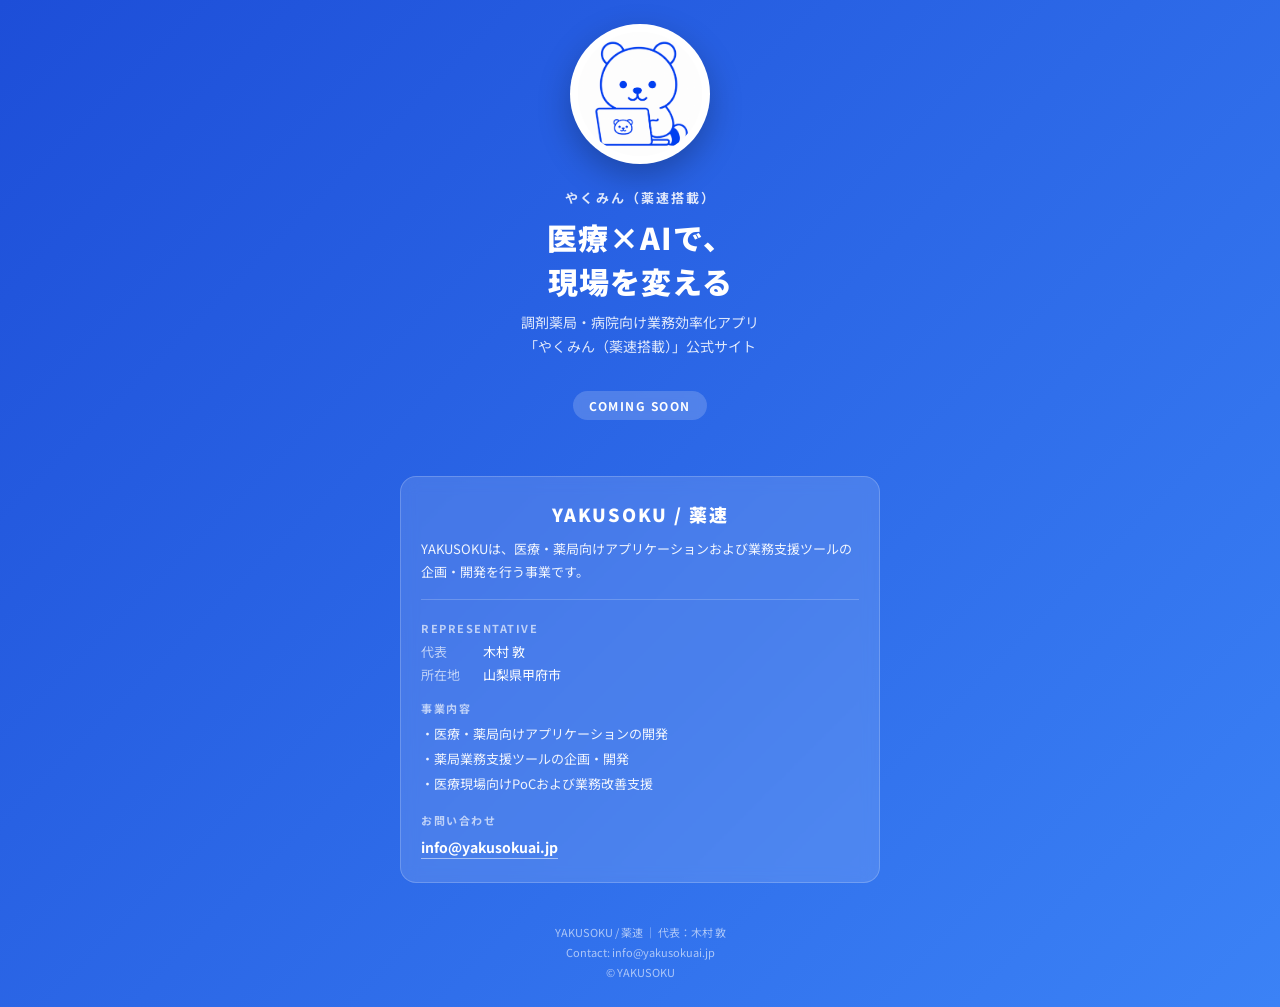
==== commit 5bd31651: "Update YAKUSOKU site information for Apple Developer review Co-Authored-By: Claude Sonnet 4.6 <norep" ====
--- a/index.html
+++ b/index.html
@@ -89,7 +89,18 @@
 h1{font-size:30px;font-weight:900;letter-spacing:1px;margin-bottom:8px;}
 .tagline{font-size:14px;color:rgba(255,255,255,.85);line-height:1.7;margin-bottom:32px;}
 .coming{display:inline-block;font-size:12px;font-weight:700;letter-spacing:1.5px;background:rgba(255,255,255,.18);padding:6px 16px;border-radius:100px;backdrop-filter:blur(4px);margin-bottom:24px;}
-.footer{margin-top:40px;font-size:11px;color:rgba(255,255,255,.6);}
+.footer{margin-top:40px;font-size:11px;color:rgba(255,255,255,.6);line-height:1.8;}
+.about{text-align:left;background:rgba(255,255,255,.13);border-radius:16px;padding:24px 20px;margin-top:32px;backdrop-filter:blur(8px);border:1px solid rgba(255,255,255,.2);}
+.about-title{font-size:18px;font-weight:900;letter-spacing:2px;margin-bottom:10px;text-align:center;}
+.about-desc{font-size:13px;line-height:1.8;color:rgba(255,255,255,.92);margin-bottom:20px;border-bottom:1px solid rgba(255,255,255,.2);padding-bottom:16px;}
+.info-block{margin-bottom:16px;}
+.info-heading{font-size:11px;font-weight:700;letter-spacing:1.5px;color:rgba(255,255,255,.65);text-transform:uppercase;margin-bottom:6px;}
+.info-row{display:flex;gap:10px;font-size:13px;margin-bottom:4px;}
+.info-label{color:rgba(255,255,255,.65);min-width:52px;}
+.info-val{color:#fff;}
+.info-list{list-style:none;font-size:13px;line-height:1.9;color:rgba(255,255,255,.92);}
+.info-list li::before{content:"・";}
+.contact-link{color:#fff;text-decoration:none;font-size:14px;font-weight:700;border-bottom:1px solid rgba(255,255,255,.5);padding-bottom:1px;}
 </style>
 </head>
 <body>
@@ -99,7 +110,30 @@
 <h1>医療×AIで、<br>現場を変える</h1>
 <p class="tagline">調剤薬局・病院向け業務効率化アプリ<br>「やくみん（薬速搭載）」公式サイト</p>
 <div class="coming">COMING SOON</div>
-<div class="footer">© 2026 やくみん / 薬速</div>
+
+<div class="about">
+  <h2 class="about-title">YAKUSOKU / 薬速</h2>
+  <p class="about-desc">YAKUSOKUは、医療・薬局向けアプリケーションおよび業務支援ツールの企画・開発を行う事業です。</p>
+  <div class="info-block">
+    <div class="info-heading">Representative</div>
+    <div class="info-row"><span class="info-label">代表</span><span class="info-val">木村 敦</span></div>
+    <div class="info-row"><span class="info-label">所在地</span><span class="info-val">山梨県甲府市</span></div>
+  </div>
+  <div class="info-block">
+    <div class="info-heading">事業内容</div>
+    <ul class="info-list">
+      <li>医療・薬局向けアプリケーションの開発</li>
+      <li>薬局業務支援ツールの企画・開発</li>
+      <li>医療現場向けPoCおよび業務改善支援</li>
+    </ul>
+  </div>
+  <div class="info-block" style="margin-bottom:0">
+    <div class="info-heading">お問い合わせ</div>
+    <a href="mailto:info@yakusokuai.jp" class="contact-link">info@yakusokuai.jp</a>
+  </div>
+</div>
+
+<div class="footer">YAKUSOKU / 薬速 ｜ 代表：木村 敦<br>Contact: <a href="mailto:info@yakusokuai.jp" style="color:rgba(255,255,255,.6);text-decoration:none;">info@yakusokuai.jp</a><br>© YAKUSOKU</div>
 </div>
 </body>
 </html>
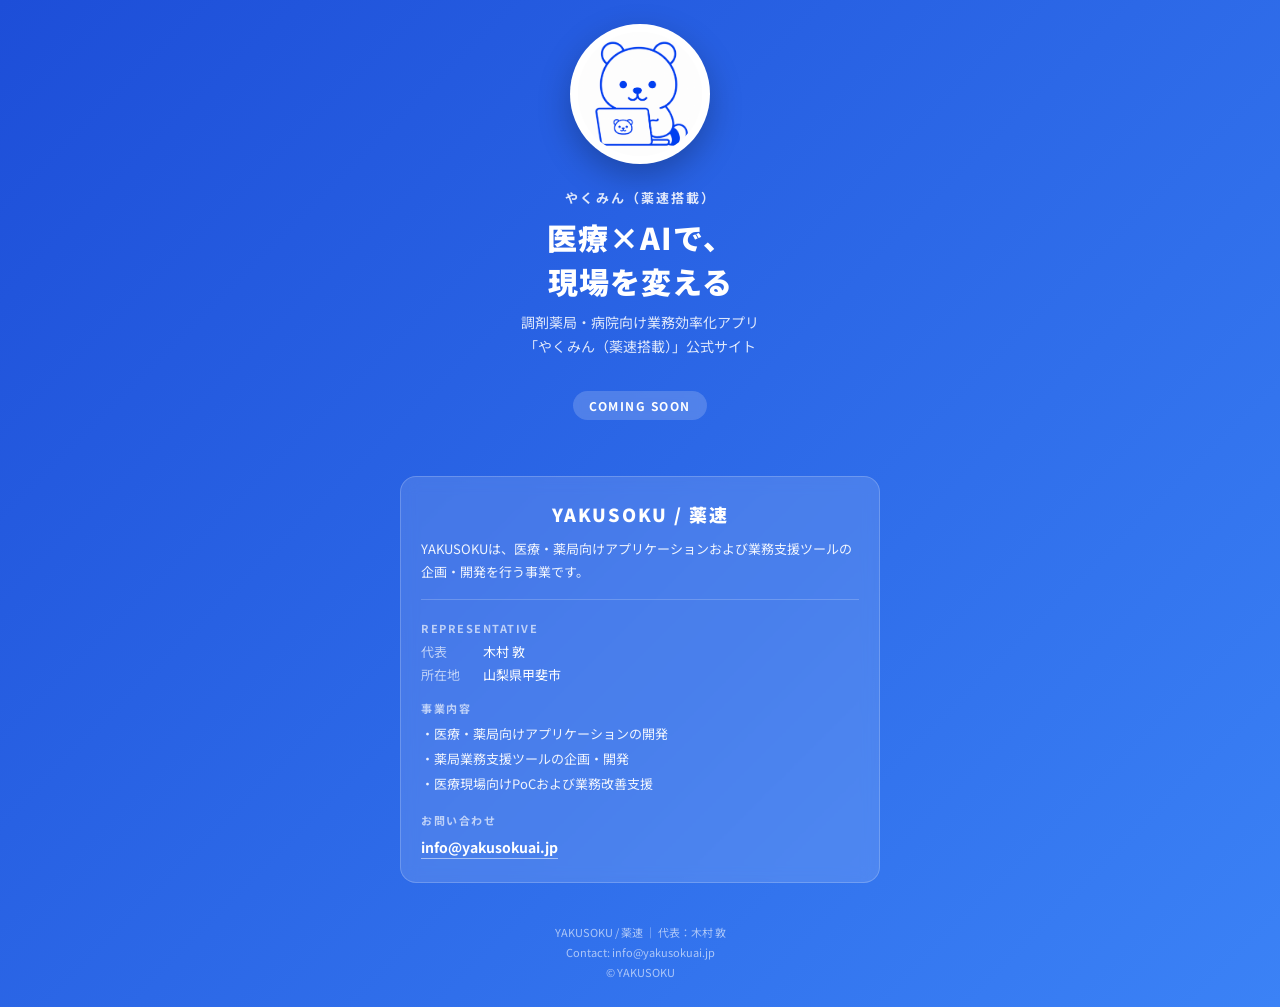
==== commit 32aee343: "Fix: 所在地を山梨県甲斐市に訂正 Co-Authored-By: Claude Sonnet 4.6 <noreply@anthropic.com>" ====
--- a/index.html
+++ b/index.html
@@ -117,7 +117,7 @@
   <div class="info-block">
     <div class="info-heading">Representative</div>
     <div class="info-row"><span class="info-label">代表</span><span class="info-val">木村 敦</span></div>
-    <div class="info-row"><span class="info-label">所在地</span><span class="info-val">山梨県甲府市</span></div>
+    <div class="info-row"><span class="info-label">所在地</span><span class="info-val">山梨県甲斐市</span></div>
   </div>
   <div class="info-block">
     <div class="info-heading">事業内容</div>
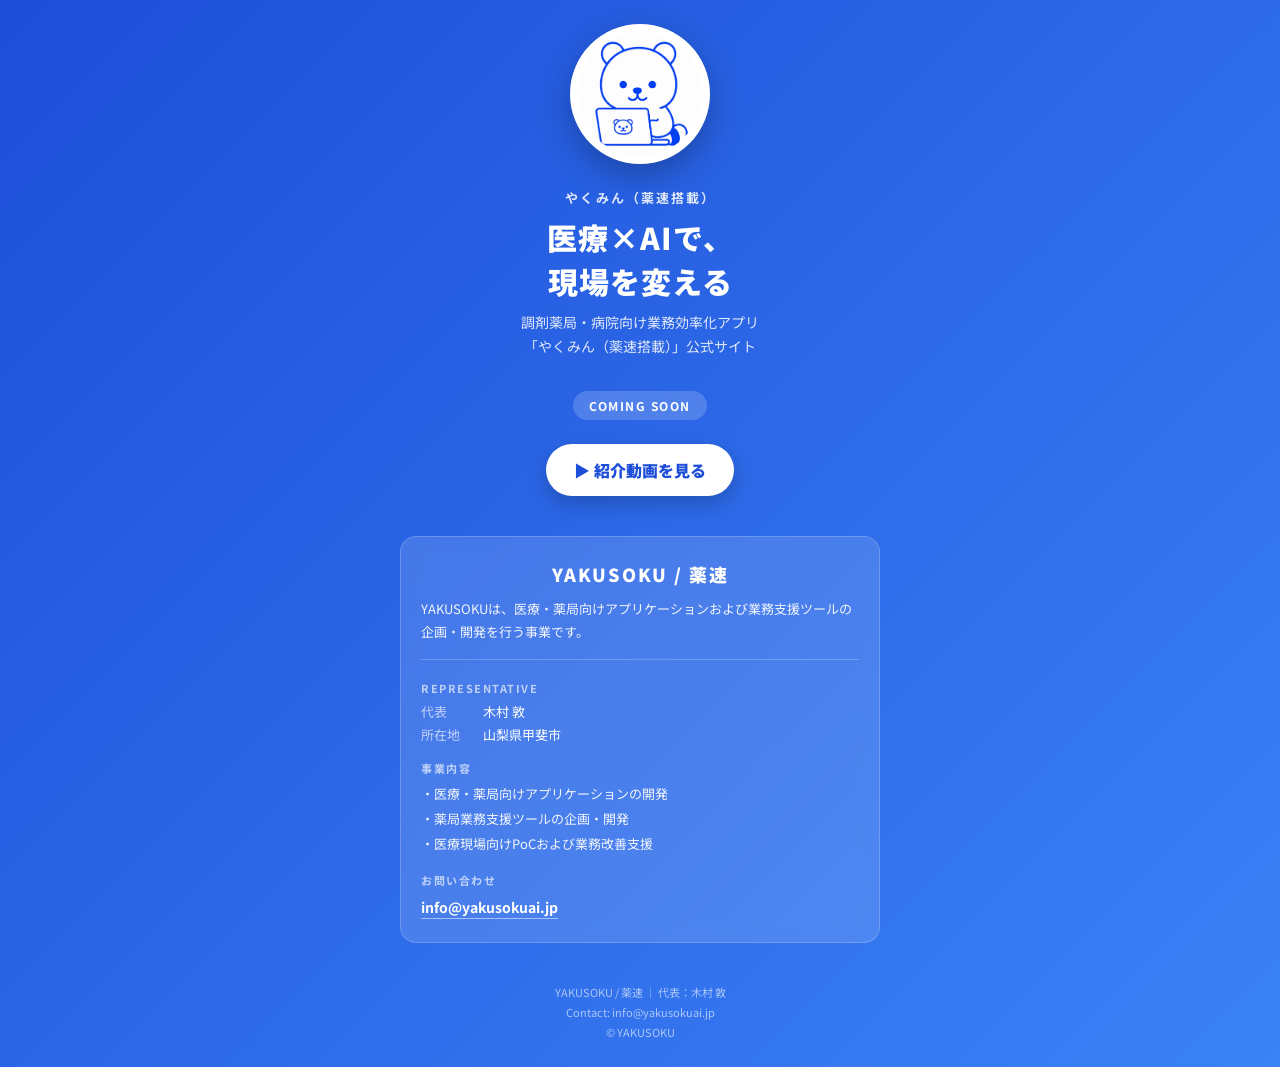
==== commit a87226ef: "feat: トップに「紹介動画を見る」ボタン・紹介動画にまとめ動画（キャラクターで、伝わる仕組みをつくる）を追加 Co-Authored-By: Claude Opus 5.5 <noreply@an" ====
--- a/index.html
+++ b/index.html
@@ -89,6 +89,8 @@
 h1{font-size:30px;font-weight:900;letter-spacing:1px;margin-bottom:8px;}
 .tagline{font-size:14px;color:rgba(255,255,255,.85);line-height:1.7;margin-bottom:32px;}
 .coming{display:inline-block;font-size:12px;font-weight:700;letter-spacing:1.5px;background:rgba(255,255,255,.18);padding:6px 16px;border-radius:100px;backdrop-filter:blur(4px);margin-bottom:24px;}
+.video-btn{display:inline-block;margin:0 0 8px;padding:14px 28px;border-radius:100px;background:#fff;color:#1d4ed8;font-weight:900;font-size:16px;text-decoration:none;box-shadow:0 8px 20px rgba(0,0,0,.2);}
+.video-btn:focus-visible{outline:3px solid #fff;outline-offset:3px;}
 .footer{margin-top:40px;font-size:11px;color:rgba(255,255,255,.6);line-height:1.8;}
 .about{text-align:left;background:rgba(255,255,255,.13);border-radius:16px;padding:24px 20px;margin-top:32px;backdrop-filter:blur(8px);border:1px solid rgba(255,255,255,.2);}
 .about-title{font-size:18px;font-weight:900;letter-spacing:2px;margin-bottom:10px;text-align:center;}
@@ -110,6 +112,7 @@
 <h1>医療×AIで、<br>現場を変える</h1>
 <p class="tagline">調剤薬局・病院向け業務効率化アプリ<br>「やくみん（薬速搭載）」公式サイト</p>
 <div class="coming">COMING SOON</div>
+<div><a href="/video/" class="video-btn">▶ 紹介動画を見る</a></div>
 
 <div class="about">
   <h2 class="about-title">YAKUSOKU / 薬速</h2>
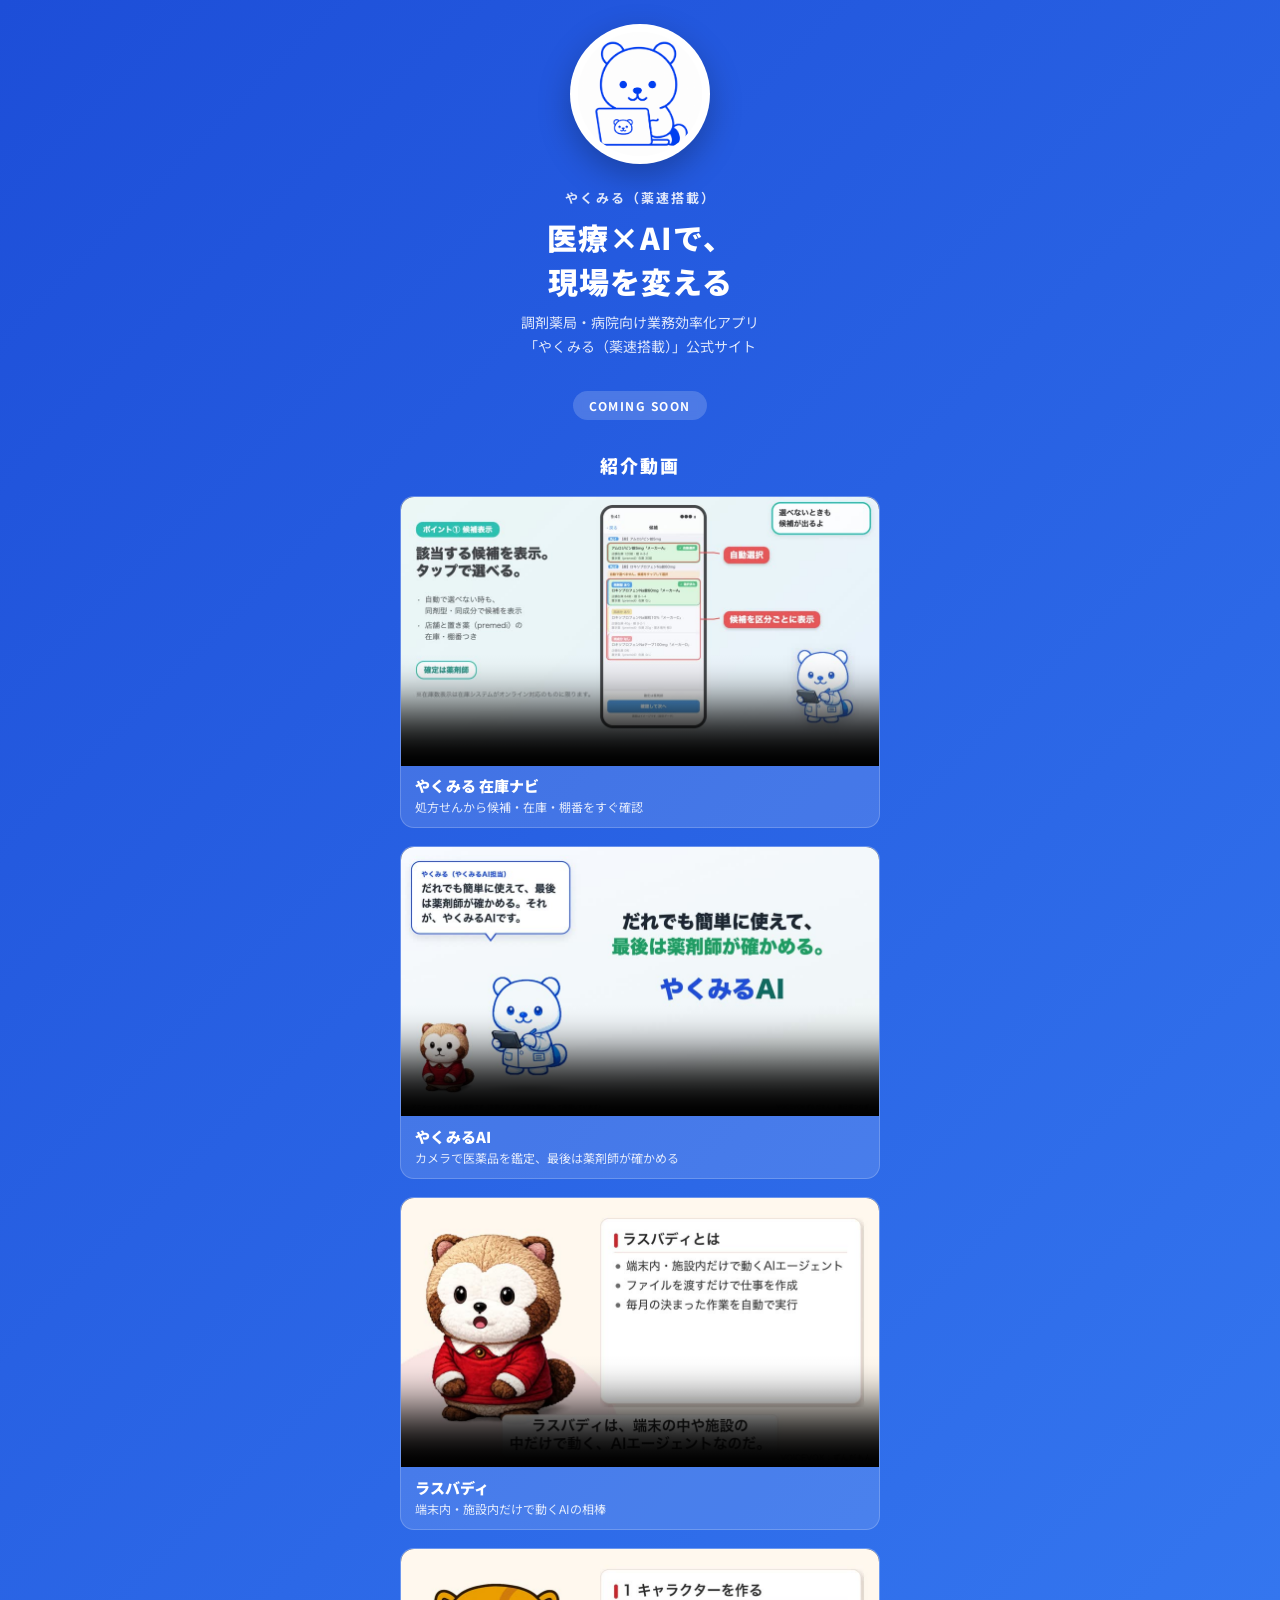
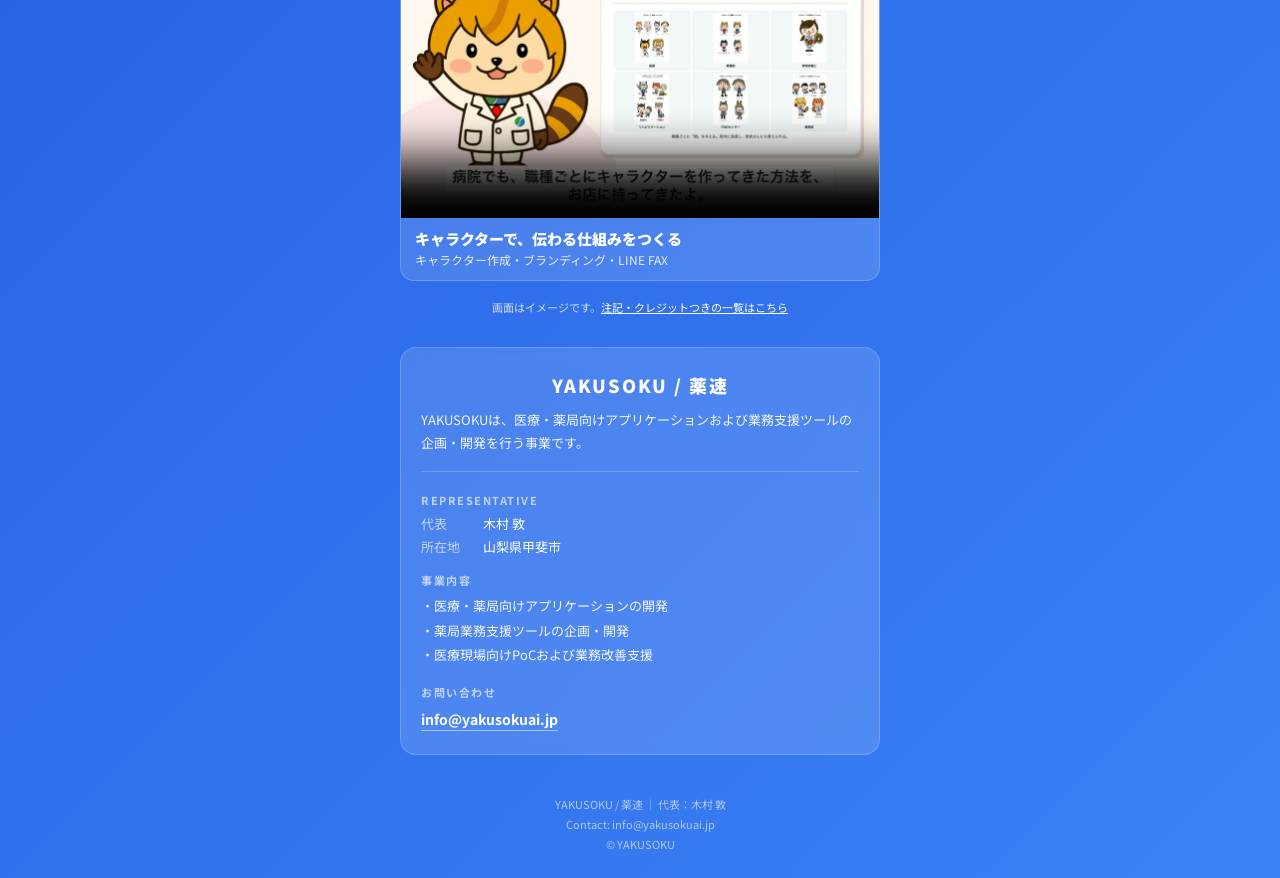
==== commit c8f6d478: "feat: トップに紹介動画4本を直接並べる（ボタン廃止）・やくみん→やくみる表記・スマホではみ出す幅を修正 Co-Authored-By: Claude Opus 5.5 <noreply@anth" ====
--- a/index.html
+++ b/index.html
@@ -3,7 +3,7 @@
 <head>
 <meta charset="UTF-8">
 <meta name="viewport" content="width=device-width,initial-scale=1.0,maximum-scale=1.0">
-<title>やくみん（薬速搭載）公式 | 医療×AIで、現場を変える</title>
+<title>やくみる（薬速搭載）公式 | 医療×AIで、現場を変える</title>
 <script>
 // === LIFF経由アクセスの早期振り分け（サンロくんのほけんしつ用） ===
 // 対応形式: #xxx (推奨)、?p=xxx、?liff.state=/xxx/
@@ -83,12 +83,22 @@
 @import url('https://fonts.googleapis.com/css2?family=Noto+Sans+JP:wght@300;400;700;900&display=swap');
 *{margin:0;padding:0;box-sizing:border-box;}
 body{font-family:'Noto Sans JP',-apple-system,sans-serif;background:linear-gradient(135deg,#1d4ed8 0%,#3b82f6 100%);min-height:100vh;display:flex;align-items:center;justify-content:center;padding:24px;color:#fff;}
-.wrap{max-width:480px;text-align:center;}
+.wrap{width:100%;max-width:480px;min-width:0;text-align:center;}
 .logo{width:140px;height:140px;border-radius:50%;background:#fff;padding:8px;margin:0 auto 24px;box-shadow:0 12px 32px rgba(0,0,0,.25);display:block;}
 .brand{font-size:13px;letter-spacing:2px;color:rgba(255,255,255,.85);font-weight:700;margin-bottom:8px;}
 h1{font-size:30px;font-weight:900;letter-spacing:1px;margin-bottom:8px;}
 .tagline{font-size:14px;color:rgba(255,255,255,.85);line-height:1.7;margin-bottom:32px;}
 .coming{display:inline-block;font-size:12px;font-weight:700;letter-spacing:1.5px;background:rgba(255,255,255,.18);padding:6px 16px;border-radius:100px;backdrop-filter:blur(4px);margin-bottom:24px;}
+.videos{margin:8px 0 0;display:grid;grid-template-columns:minmax(0,1fr);gap:18px;text-align:left;}
+.videos-title{font-size:18px;font-weight:900;letter-spacing:2px;text-align:center;}
+.vcard{margin:0;min-width:0;background:rgba(255,255,255,.13);border:1px solid rgba(255,255,255,.2);border-radius:14px;overflow:hidden;}
+.vcard video{display:block;width:100%;max-width:100%;aspect-ratio:16/9;background:#0d1424;}
+.vcard figcaption{padding:10px 14px 12px;display:grid;gap:2px;}
+.vcard b{font-size:15px;font-weight:900;}
+.vcard span{font-size:12px;color:rgba(255,255,255,.85);}
+.videos-note{font-size:11px;color:rgba(255,255,255,.75);text-align:center;}
+.videos-note a{color:#fff;}
+.about{max-width:100%;}
 .video-btn{display:inline-block;margin:0 0 8px;padding:14px 28px;border-radius:100px;background:#fff;color:#1d4ed8;font-weight:900;font-size:16px;text-decoration:none;box-shadow:0 8px 20px rgba(0,0,0,.2);}
 .video-btn:focus-visible{outline:3px solid #fff;outline-offset:3px;}
 .footer{margin-top:40px;font-size:11px;color:rgba(255,255,255,.6);line-height:1.8;}
@@ -107,12 +117,17 @@
 </head>
 <body>
 <div class="wrap">
-<img src="/yakumin_profile.png" alt="やくみん" class="logo">
-<div class="brand">やくみん（薬速搭載）</div>
+<img src="/yakumin_profile.png" alt="やくみる" class="logo">
+<div class="brand">やくみる（薬速搭載）</div>
 <h1>医療×AIで、<br>現場を変える</h1>
-<p class="tagline">調剤薬局・病院向け業務効率化アプリ<br>「やくみん（薬速搭載）」公式サイト</p>
+<p class="tagline">調剤薬局・病院向け業務効率化アプリ<br>「やくみる（薬速搭載）」公式サイト</p>
 <div class="coming">COMING SOON</div>
-<div><a href="/video/" class="video-btn">▶ 紹介動画を見る</a></div>
+<section class="videos" aria-label="紹介動画"><h2 class="videos-title">紹介動画</h2>
+<figure class="vcard"><video controls playsinline preload="none" poster="/video/v/zaikonavi.jpg" src="/video/v/zaikonavi.mp4"></video><figcaption><b>やくみる 在庫ナビ</b><span>処方せんから候補・在庫・棚番をすぐ確認</span></figcaption></figure>
+<figure class="vcard"><video controls playsinline preload="none" poster="/video/v/yakumiru_ai.jpg" src="/video/v/yakumiru_ai.mp4"></video><figcaption><b>やくみるAI</b><span>カメラで医薬品を鑑定、最後は薬剤師が確かめる</span></figcaption></figure>
+<figure class="vcard"><video controls playsinline preload="none" poster="/video/v/rasubuddy.jpg" src="/video/v/rasubuddy.mp4"></video><figcaption><b>ラスバディ</b><span>端末内・施設内だけで動くAIの相棒</span></figcaption></figure>
+<figure class="vcard"><video controls playsinline preload="none" poster="/video/v/matome.jpg" src="/video/v/matome.mp4"></video><figcaption><b>キャラクターで、伝わる仕組みをつくる</b><span>キャラクター作成・ブランディング・LINE FAX</span></figcaption></figure>
+<p class="videos-note">画面はイメージです。<a href="/video/">注記・クレジットつきの一覧はこちら</a></p></section>
 
 <div class="about">
   <h2 class="about-title">YAKUSOKU / 薬速</h2>
